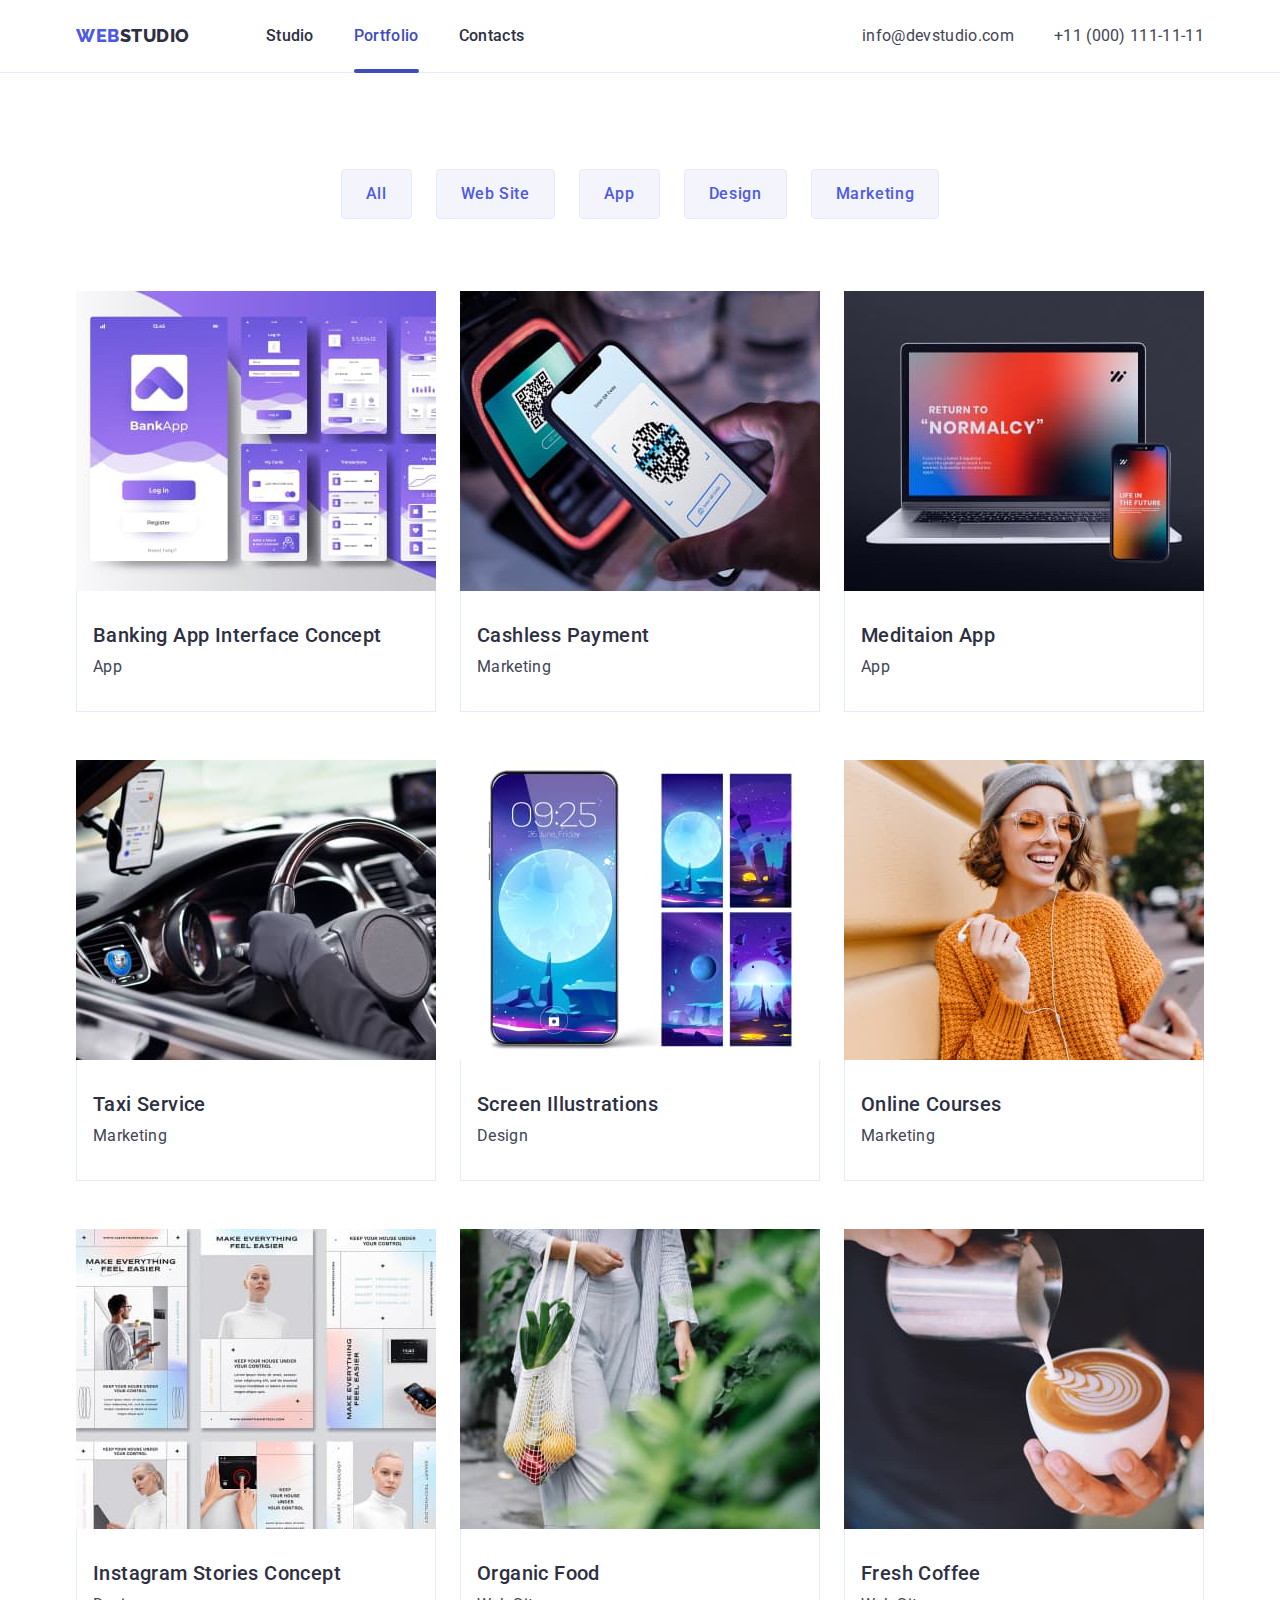
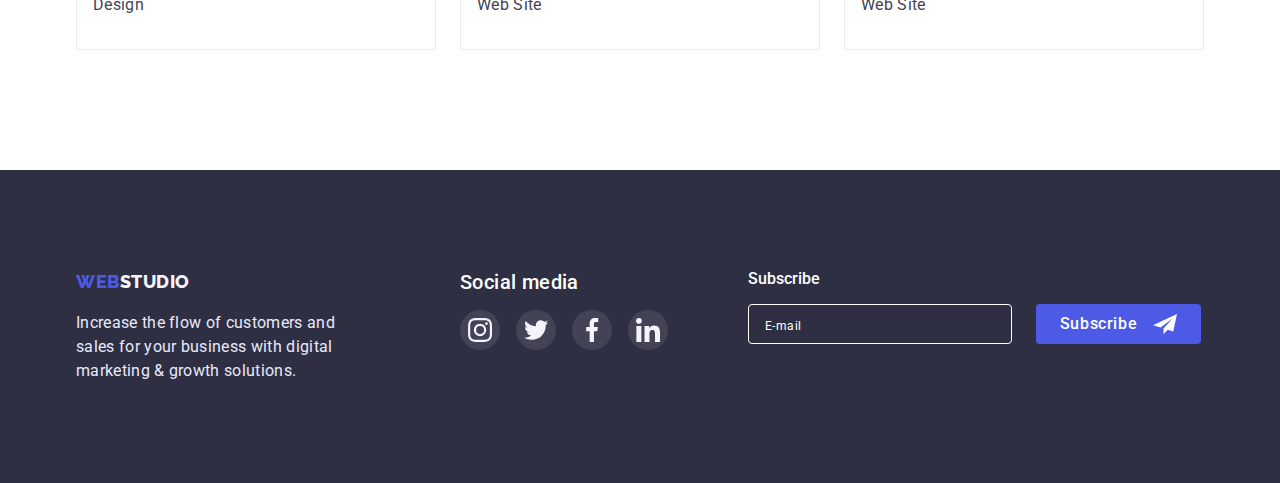
==== portfolio.html @ 419f37c6 "Initial commit" ====
<!DOCTYPE html>
<html lang="en">
<head>
    <meta charset="UTF-8">
    <meta http-equiv="X-UA-Compatible" content="IE=edge">
    <meta name="viewport" content="width=device-width, initial-scale=1.0">
    <title>Portfolio</title>
    <link rel="preconnect" href="https://fonts.googleapis.com">
    <link rel="preconnect" href="https://fonts.gstatic.com" crossorigin>
    <link href="https://fonts.googleapis.com/css2?family=Raleway:wght@800&family=Roboto:wght@400;500;700;900&display=swap" rel="stylesheet">
    <link rel="stylesheet" href="https://cdn.jsdelivr.net/npm/modern-normalize@1.1.0/modern-normalize.min.css">
    <link rel="stylesheet" href="./css/styles.css">
</head>
<body>
    <!-- HEADER -->
    <header class="header">
        <div class="container page-heder-cantainer">
            <nav class="page-nav">
                <a class="link logo" href="./index.html"><span class="accent">web</span>studio</a>
                <ul class="menu list">
                    <li class="menu-item">
                        <a class="menu-link link" href="./index.html">Studio</a>
                    </li>
                    <li class="menu-item">
                        <a class="menu-link menu-link-active link" href="./portfolio.html">Portfolio</a>
                    </li>
                    <li class="menu-item">
                        <a class="menu-link link" href="">Contacts</a>
                    </li>
                </ul>
            </nav>
            <address>
                <ul class="list contact">
                    <li><a class="contact link" href="mailto:info@devstudio.com">info@devstudio.com</a>
                    </li>
                    <li><a class="contact link" href="tel:+110001111111">+11 (000) 111-11-11</a>
                    </li>
                </ul>
            </address>
        </div>
    </header>
    <main>
        <!-- APPLY -->
        <section class="apply-section">
            <div class="container">
            <h1 class="hidden-title">apply</h1>
        <ul class="list navigation">
            <li><button class="btn-navigation" type="button">All</button></li>
            <li><button class="btn-navigation" type="button">Web Site</button></li>
            <li><button class="btn-navigation" type="button">App</button></li>
            <li><button class="btn-navigation" type="button">Design</button></li>
            <li><button class="btn-navigation" type="button">Marketing</button></li>
        </ul>
        <ul class="list apply">
            <li class="apply-item">
                <a class="apply-content" href="#">
                    <div class="apply-wraper">
                <img class="apply-img" src="./images/banking.jpg" width="360" alt="banking">
                <p class="overlay">14 Stylish and User-Friendly App Design Concepts · Task Manager App · Calorie Tracker App · Exotic Fruit Ecommerce App ·
                Cloud Storage App</p>
                    </div>
                <div class="cards">
                <h2 class="title">Banking App Interface Concept</h2>
                <p class="text-theme-light">App</p>
                </div>
                </a>
            </li>
            <li class="apply-item">
                <a class="apply-content" href="#">
                    <div class="apply-wraper">
                <img class="apply-img" src="./images/cashless.jpg" width="360" alt="cashless">
                <p class="overlay">14 Stylish and User-Friendly App Design Concepts · Task Manager App · Calorie Tracker App · Exotic Fruit Ecommerce App ·
                Cloud Storage App</p>
                    </div>
                <div class="cards">
                <h2 class="title">Cashless Payment</h2>
                <p class="text-theme-light">Marketing</p>
                </div>
                </a>
            </li>
            <li class="apply-item">
                <a class="apply-content" href="#">
                    <div class="apply-wraper">
                <img class="apply-img" src="./images/meditaion.jpg" width="360" alt="meditaion">
                <p class="overlay">14 Stylish and User-Friendly App Design Concepts · Task Manager App · Calorie Tracker App · Exotic Fruit Ecommerce App ·
                Cloud Storage App</p>
                    </div>
                <div class="cards">
                <h2 class="title">Meditaion App</h2>
                <p class="text-theme-light">App</p>
                </div>
                </a>
            </li>
            <li class="apply-item">
                <a class="apply-content" href="#">
                    <div class="apply-wraper">
                <img class="apply-img" src="./images/taxi.jpg" width="360" alt="taxi">
                <p class="overlay">14 Stylish and User-Friendly App Design Concepts · Task Manager App · Calorie Tracker App · Exotic Fruit Ecommerce App ·
                Cloud Storage App</p>
                    </div>
                <div class="cards">
                <h2 class="title">Taxi Service</h2>
                <p class="text-theme-light">Marketing</p>
                </div>
                </a>
            </li>
            <li class="apply-item">
                <a class="apply-content" href="#">
                    <div class="apply-wraper">
                <img class="apply-img" src="./images/screen.jpg" width="360" alt="screen">
                <p class="overlay">14 Stylish and User-Friendly App Design Concepts · Task Manager App · Calorie Tracker App · Exotic Fruit Ecommerce App ·
                Cloud Storage App</p>
                    </div>
                <div class="cards">
                <h2 class="title">Screen Illustrations</h2>
                <p class="text-theme-light">Design</p>
                </div>
                </a>
            </li>
            <li class="apply-item">
                <a class="apply-content" href="#">
                    <div class="apply-wraper">
                <img class="apply-img" src="./images/courses.jpg" width="360" alt="courses">
                <p class="overlay">14 Stylish and User-Friendly App Design Concepts · Task Manager App · Calorie Tracker App · Exotic Fruit Ecommerce App ·
                Cloud Storage App</p>
                    </div>
                <div class="cards">
                <h2 class="title">Online Courses</h2>
                <p class="text-theme-light">Marketing</p>
                </div>
                </a>
            </li>
            <li class="apply-item">
                <a class="apply-content" href="#">
                    <div class="apply-wraper">
                <img class="apply-img" src="./images/stories.jpg" width="360" alt="stories">
                <p class="overlay">14 Stylish and User-Friendly App Design Concepts · Task Manager App · Calorie Tracker App · Exotic Fruit Ecommerce App ·
                Cloud Storage App</p>
                    </div>
                <div class="cards">
                <h2 class="title">Instagram Stories Concept</h2>
                <p class="text-theme-light">Design</p>
                </div>
                </a>
            </li>
            <li class="apply-item">
                <a class="apply-content" href="#">
                    <div class="apply-wraper">
                <img class="apply-img" src="./images/food.jpg" width="360" alt="food">
                <p class="overlay">14 Stylish and User-Friendly App Design Concepts · Task Manager App · Calorie Tracker App · Exotic Fruit Ecommerce App ·
                Cloud Storage App</p>
                    </div>
                <div class="cards">
                <h2 class="title">Organic Food</h2>
                <p class="text-theme-light">Web Site</p>
                </div>
                </a>
            </li>
            <li class="apply-item" >
                <a class="apply-content" href="#">
                    <div class="apply-wraper">
                <img class="apply-img" src="./images/coffe.jpg" width="360" alt="coffe">
                <p class="overlay">14 Stylish and User-Friendly App Design Concepts · Task Manager App · Calorie Tracker App · Exotic Fruit Ecommerce App ·
                Cloud Storage App</p>
                    </div>
                <div class="cards">
                <h2 class="title">Fresh Coffee</h2>
                <p class="text-theme-light">Web Site</p>
                </div>
                </a>
            </li>
        </ul>
        </div>
        </section>
    </main>
    <!-- FOOTER -->
    <footer class="footer">
        <div class="container footer-container">
        <div class=" footer-descr">
        <a class="link logo-light" href="./index.html"><span class="accent">web</span>studio</a>
        <p class="text-theme-dark">Increase the flow of customers and sales for your business with digital marketing & growth solutions.</p>
      
        </div>
        <div class="social-footer">
            <h3 class="title-dark">Social media</h3>
            <ul class="social-list list">
                <li class="social-list-item-dark">
                    <a href="" class="social-link-dark">
                        <svg class="social-list-icon-dark" width="24" height="24">
                            <use href="./images/sprite.svg#icon-instagram"></use>
                        </svg>
                    </a>
                </li>
                <li class="social-list-item-dark">
                    <a href="" class="social-link-dark">
                        <svg class="social-list-icon-dark" width="24" height="24">
                            <use href="./images/sprite.svg#icon-twitter"></use>
                        </svg>
                    </a>
                </li>
                <li class="social-list-item-dark">
                    <a href="" class="social-link-dark">
                        <svg class="social-list-icon-dark" width="24" height="24">
                            <use href="./images/sprite.svg#icon-facebook"></use>
                        </svg>
                    </a>
                </li>
                <li class="social-list-item-dark">
                    <a href="" class="social-link-dark">
                        <svg class="social-list-icon-dark" width="24" height="24">
                            <use href="./images/sprite.svg#icon-linkedin"></use>
                        </svg>
                    </a>
                </li>
            </ul>
        </div>
        <div class="footer-subscribe">
            <p class="footer-subscribe-title">Subscribe</p> 
            <form class="footer-subscribe-form ">                               
                <input 
                    type="email" 
                    class="footer-subscribe-form-input"                 
                    name="user_email"
                    placeholder="E-mail"
                    required
                    />
                <button type="submit" class="Subscribe-btn">Subscribe 
                    <svg class="Subscribe-btn-icon" width="24" height="24">
                    <use href="./images/sprite.svg#icon-plane"></use>
                    </svg>
                </button>
            </form>
        </div> 
        </div>        
    </footer>
</body>
</html>
---- css/styles.css ----
:root {
  --main-color-dark: #2e2f42;
  --Primary-Brand-color: #4d5ae5;
  --Pressed-state-color: #404bbf;
  --Text-color: #434455;
  --white-color: #ffffff;
  --Subtle-backgrounds: #e7e9fc;
  --Light-color: #f4f4fd;
  --Light-slate: #8e8f99;
  --transition-duration: 250ms cubic-bezier(0.4, 0, 0.2, 1);
}

h1,
h2,
h3,
p {
  margin-top: 0;
  margin-bottom: 0;
}
textarea {
  resize: none;
} 

a {
  text-decoration: none;
}
.hidden-title {
  position: absolute;
  width: 1px;
  height: 1px;
  margin: -1px;
  border: 0;
  padding: 0;
  white-space: nowrap;
  clip-path: inset(100%);
  clip: rect(0 0 0 0);
  overflow: hidden;
}
ul,
ol {
  margin-top: 0;
  margin-bottom: 0;
  padding-left: 0;
}
button {
  cursor: pointer;
}
.container {
  max-width: 1158px;
  margin: 0 auto;
  padding: 0 15px;
}
.list {
  list-style: none;
}
.link {
  text-decoration: none;
}
body {
  font-family: 'Roboto', sans-serif;
  font-size: 16px;
  color: var(--main-color-dark);
}
/* =======================COMPONENTS=======================*/
.btn {
  display: flex;
  margin-left: auto;
  margin-right: auto;
  padding: 16px 32px;
  border-radius: 4px;
  border: none;
  font-family: 'Roboto', sans-serif;
  font-size: 16px;
  font-weight: 500;
  line-height: 1.5;
  letter-spacing: 0.04em;
  background-color: var(--Primary-Brand-color);
  transition: color var(--transition-duration),
    background-color var(--transition-duration);
  color: var(--white-color);
  cursor: pointer;
}
.btn:hover,
.btn:focus {
  background-color: var(--Pressed-state-color);
  color: var(--white-color);
}

.caption {
  margin-bottom: 72px;
  font-weight: 700;
  font-size: 36px;
  line-height: 1.1;
  text-align: center;
  letter-spacing: 0.02em;
  text-transform: capitalize;
}
.title {
  margin-bottom: 8px;
  font-weight: 500;
  font-size: 20px;
  line-height: 1.2;
  letter-spacing: 0.02em;
}
.text-theme-light {
  line-height: 1.5;
  letter-spacing: 0.02em;
  color: var(--Text-color);
}
.text-theme-dark {
  margin-top: 17px;
  width: 264px;
  line-height: 1.5;
  letter-spacing: 0.02em;
  color: var(--Subtle-backgrounds);
}

/* =======================/COMPONENTS=======================*/
/* =======================HEADER=======================*/
.header {
  padding-top: 24px;
  padding-bottom: 24px;
  border-bottom: 1px solid var(--Subtle-backgrounds);
}
.page-nav {
  display: flex;
  justify-content: baseline;
  align-items: center;
}
.menu {
  display: flex;
  align-items: center;
}
.page-heder-cantainer {
  display: flex;
  align-items: center;
  justify-content: space-between;
}
.logo {
  margin-right: 76px;
  font-family: 'Raleway', sans-serif;
  font-weight: 800;
  font-size: 18px;
  line-height: 1.17;
  letter-spacing: 0.03em;
  text-transform: uppercase;
  color: var(--main-color-dark);
}
.accent {
  font-family: 'Raleway', sans-serif;
  font-weight: 800;
  font-size: 18px;
  line-height: 1.33;
  letter-spacing: 0.03em;
  text-transform: uppercase;
  color: var(--Primary-Brand-color);
}
.menu-link {
  position: relative;
  font-weight: 500;
  line-height: 1.5;
  letter-spacing: 0.02em;
  color: var(--main-color-dark);
  transition: color var(--transition-duration);
}
.menu-link-active {
  color: var(--Pressed-state-color);
}
.menu-link:hover,
.menu-link:focus {
  color: var(--Pressed-state-color);
}
.menu-link-active::after {
  content: '';
  left: 0;
  bottom: -28px;
  border-radius: 2px;
  display: block;
  width: 100%;
  height: 4px;
  background-color: var(--Pressed-state-color);
  position: absolute;
}

.menu-item:not(:last-child) {
  margin-right: 40px;
}
.contact {
  display: flex;
  margin-left: 40px;
  font-style: normal;
  line-height: 1.5;
  letter-spacing: 0.02em;
  color: var(--Text-color);
  transition: color var(--transition-duration);
}
.contact:active,
.contact:hover,
.contact:focus {
  color: var(--Pressed-state-color);
}
/* =======================/HEADER=======================*/
/* =======================HERO=======================*/
.svg {
  padding: 24px 100px;
  background: var(--Light-color);
  border-radius: 4px;
  width: 264px;
  height: 112px;
}
.hero {
  max-width: 1440px;
  margin-left: auto;
  margin-right: auto;
  background-image: linear-gradient(
      rgba(46, 47, 66, 0.7),
      rgba(46, 47, 66, 0.7)
    ),
    url(../images/people-office.jpg);
  background-position: center;
  background-repeat: no-repeat;
  padding-top: 188px;
  padding-bottom: 188px;
  background-color: var(--main-color-dark);
}
.title-hero {
  margin-right: auto;
  margin-left: auto;
  margin-bottom: 48px;
  width: 496px;
  font-style: normal;
  font-weight: 700;
  font-size: 56px;
  line-height: 1.07;
  text-align: center;
  letter-spacing: 0.02em;
  color: var(--white-color);
}
/* =======================/HERO=======================*/
/* =======================FEATURE======================= */
.section {
  padding-top: 120px;
  padding-bottom: 120px;
}
.feature {
  display: flex;
  gap: 24px;
} /* =======================/FEATURE======================= */

.doing {
  padding-bottom: 120px;
}
.img-list {
  display: flex;
  gap: 24px;
}

.social-list {
  display: flex;
  justify-content: center;
  gap: 16px;
}
.social-list-link {
  margin-top: 8px;
  display: flex;
  justify-content: center;
  align-items: center;
  width: 40px;
  height: 40px;
  border-radius: 50%;
  background-color: var(--Primary-Brand-color);
  transition: background-color var(--transition-duration);
}
.social-list-link:hover {
  background-color: var(--Pressed-state-color);
}
.social-list-icon {
  fill: var(--white-color);
}

.team {
  background-color: var(--Light-color);
  padding-top: 120px;
  padding-bottom: 120px;
}
.team-title {
  margin-top: 32px;
  margin-bottom: 32px;
}
.team-avatar {
  text-align: center;
  align-items: center;
  justify-content: center;
  display: flex;
  gap: 24px;
}
.avatar {
  background-color: #fff;
  border-radius: 0px 0px 4px 4px;
  box-shadow: 0px 1px 6px rgba(46, 47, 66, 0.08),
    0px 1px 1px rgba(46, 47, 66, 0.16), 0px 2px 1px rgba(46, 47, 66, 0.08);
}
.avatar-img {
  border: none;
}

.customers-section {
  padding-top: 120px;
  padding-bottom: 120px;
}

.customers {
  display: flex;
  gap: 24px;
}

.customers-icon {
  fill: rgba(175, 177, 184, 1);
  transition: fill var(--transition-duration);
}
.customers-link:hover .customers-icon {
  fill: var(--Pressed-state-color);
}
.customers-link {
  width: 168px;
  height: 88px;
  border: 1px solid rgba(142, 143, 153, 1);
  transition: border var(--transition-duration);
  border-radius: 4px;
  display: flex;
  justify-content: center;
  align-items: center;
}
.customers-link:hover,
.customers-link:focus {
  border: 1px solid var(--Pressed-state-color);
}
/* =========================FOOTER=============== */
.footer-container {
  display: flex;
}
.title-dark {
  font-weight: 500;
  font-size: 20px;
  line-height: 1.2;
  letter-spacing: 0.02em;
  color: var(--white-color);
}
.social-footer {
  margin-left: 120px;
}

.social-link-dark {
  display: flex;
  justify-content: center;
  align-items: center;
  width: 40px;
  height: 40px;
  border-radius: 50%;
  background-color: rgba(244, 244, 253, 0.1);
  transition: background-color var(--transition-duration);
}
.social-list-icon-dark {
  fill: var(--Light-color);
}
.social-link-dark:hover {
  background-color: rgba(49, 208, 170, 1);
}
.social-list-item-dark {
  padding-top: 16px;
}
.footer {
  left: 0px;
  background: var(--main-color-dark);
  gap: 24px;
  padding-top: 100px;
  padding-bottom: 100px;
}
.logo-light {
  margin-right: 76px;
  font-family: 'Raleway', sans-serif;
  font-weight: 800;
  font-size: 18px;
  line-height: 1.17;
  letter-spacing: 0.03em;
  text-transform: uppercase;
  color: var(--Light-color);
}
.footer-subscribe {
  margin-left: 80px;
}
.footer-subscribe-form {
  display: flex;
}
.footer-subscribe-title {
  font-weight: 500;
  margin-bottom: 16px;
  color: var(--white-color);
}
.footer-subscribe-form-input {
  width: 264px;
  height: 40px;
  border: 1px solid var(--white-color);
  border-radius: 4px;
  padding-left: 16px;
  background-color: var(--main-color-dark);
  transition: border-color var(--transition-duration);
  color: var(--white-color);
  outline: none;
}
.footer-subscribe-form-input::placeholder {
  display: flex;
  align-items: center;
  font-weight: 400;
  font-size: 12px;
  line-height: calc(14 / 12);
  letter-spacing: 0.04em;
  color: var(--white-color);
}

.Subscribe-btn {
  display: flex;
  min-width: 165px;
  height: 40px;
  margin-left: 24px;
  flex-direction: row;
  justify-content: center;
  align-items: center;
  padding: 8px 24x;
  border-radius: 4px;
  border: none;
  font-size: 16px;
  font-weight: 500;
  line-height: 1.5;
  letter-spacing: 0.04em;
  background-color: var(--Primary-Brand-color);
  transition: background-color var(--transition-duration);
  color: var(--white-color);
  cursor: pointer;
}
.Subscribe-btn:hover,
.Subscribe-btn:focus {
  background-color: var(--Pressed-state-color);
}
.Subscribe-btn-icon {
  margin-left: 16px;
}

/* =======================APPLY======================= */
.apply-content:hover {
  box-shadow: 0px 1px 6px rgba(46, 47, 66, 0.08),
    0px 1px 1px rgba(46, 47, 66, 0.16), 0px 2px 1px rgba(46, 47, 66, 0.08);
}
.apply-section {
  padding-top: 96px;
  padding-bottom: 120px;
}
.navigation {
  display: flex;
  gap: 24px;
  margin-bottom: 72px;
  justify-content: center;
}
.btn-navigation {
  padding: 12px 24px;
  font-family: 'Roboto', sans-serif;
  font-size: 16px;
  font-weight: 500;
  line-height: 1.5;
  letter-spacing: 0.04em;
  border: 1px solid var(--Subtle-backgrounds);
  transition: color var(--transition-duration),
    background-color var(--transition-duration),
    border var(--transition-duration), box-shadow var(--transition-duration);
  border-radius: 4px;
  color: var(--Primary-Brand-color);
  background-color: var(--Light-color);
  cursor: pointer;
}

.btn-navigation:hover,
.btn-navigation:focus {
  border: 0;
  background-color: var(--Pressed-state-color);
  color: var(--white-color);
  box-shadow: 0px 3px 1px rgba(0, 0, 0, 0.1), 0px 2px 1px rgba(0, 0, 0, 0.08),
    0px 2px 2px rgba(0, 0, 0, 0.12);
}
.apply-img {
  display: block;
}
.apply {
  display: flex;
  gap: 48px 24px;
  flex-wrap: wrap;
}
.apply-wraper {
  position: relative;
  overflow: hidden;
}
.overlay {
  left: 0;
  top: 0;
  position: absolute;
  width: 100%;
  height: 100%;
  overflow: auto;
  transform: translate(0, 100%);
  transition: transform var(--transition-duration);

  background-color: var(--Primary-Brand-color);
  color: var(--Light-color);
  font-weight: 400;
  font-size: 16px;
  line-height: calc(24 / 16);
  letter-spacing: 0.02em;
  padding: 40px 32px 164px 32px;
}
.apply-content {
  display: block;
  color: var(--main-color-dark);
}
.apply-content:hover .overlay,
.apply-content:focus .overlay {
  transform: translate(0, 0);
}
.cards {
  padding-left: 16px;
  padding-top: 32px;
  padding-bottom: 32px;
  border-bottom: 1px solid var(--Subtle-backgrounds);
  border-left: 1px solid var(--Subtle-backgrounds);
  border-right: 1px solid var(--Subtle-backgrounds);
}
/* =======================/APPLY======================= */
/* =======================MODAL-WINDOW======================= */
.backdrop {
  position: fixed;
  top: 0;
  left: 0;
  z-index: 100;
  width: 100%;
  height: 100%;
  background-color: rgba(46, 47, 66, 0.4);
  transition: opacity var(--transition-duration),
    visibility var(--transition-duration);
}
.backdrop.is-hidden {
  opacity: 0;
  visibility: hidden;
  pointer-events: none;
}
.modal {
  position: absolute;
  top: 50%;
  left: 50%;
  transform: translate(-50%, -50%);
  width: 408px;
  height: 576px;
  background-color: #fcfcfc;
  box-shadow: 0px 1px 1px rgba(0, 0, 0, 0.14), 0px 1px 3px rgba(0, 0, 0, 0.12),
    0px 2px 1px rgba(0, 0, 0, 0.2);
  border-radius: 4px;
  padding: 72px 24px 24px 24px;
}
.modal-close-button {
  position: absolute;
  top: 24px;
  right: 24px;
  display: flex;
  justify-content: center;
  align-items: center;
  background-color: #e7e9fc;
  border: 1px solid rgba(0, 0, 0, 0.1);
  transition: border var(--transition-duration),
    background-color var(--transition-duration);
  border-radius: 50%;
  padding: 0;
  cursor: pointer;
  width: 24px;
  height: 24px;
}
.modal-btm-close-icon {
  transition: fill var(--transition-duration);
}
.modal-close-button:hover,
.modal-close-button:focus {
  border: none;
  background-color: var(--Pressed-state-color);
}
.modal-close-button:hover .modal-btm-close-icon,
.modal-close-button:focus .modal-btm-close-icon {
  fill: var(--white-color);
}
/* =======================MODAL-FORM======================= */
.modal-form {
  display: flex;
  flex-direction: column;
}
.modal-form-input {
  width: 100%;
  height: 40px;
  border: 1px solid rgba(46, 47, 66, 0.2);
  border-radius: 4px;
  padding-left: 38px;
  transition: border var(--transition-duration);
}
.modal-form-input:focus {
  outline: none;
  border: 1px solid var(--Primary-Brand-color);
}
.modal-form-input:focus + .modal-form-icon {
  fill: var(--Primary-Brand-color);
}
.modal-form-input-descr {
  display: block;
  font-weight: 400;
  font-size: 12px;
  line-height: calc(14 / 12);
  margin-bottom: 4px;
  letter-spacing: 0.01em;
  color: var(--Light-slate);
}
.modal-form-field {
  margin-bottom: 8px;
}
.modal-form-input-wraper {
  display: block;
  position: relative;
}
.modal-form-icon {
  position: absolute;
  top: 50%;
  left: 16px;
  transform: translate(0, -50%);
  transition: fill var(--transition-duration);
}
.modal-form-message {
  width: 100%;
  height: 120px;
  padding: 8px 16px;  
  border: 1px solid rgba(46, 47, 66, 0.2);
  border-radius: 4px;
  font-weight: 400;
  font-size: 12px;
  line-height: calc(14 / 12);
  letter-spacing: 0.04em;
  color: var(--main-color-dark);
  transition: border-color var(--transition-duration);
}
.modal-form-message:focus {
  outline: none;
  border-color: var(--Primary-Brand-color);
}
.modal-form-message::placeholder {
  font-weight: 400;
  font-size: 12px;
  line-height: calc(14 / 12);
  letter-spacing: 0.04em;
  color: rgba(46, 47, 66, 0.4);
}
.title-modal {
  margin-bottom: 16px;
  font-weight: 500;
  font-size: 16px;
  line-height: calc(24 / 16);
  text-align: center;
  letter-spacing: 0.02em;
  color: var(--main-color-dark);
}
.modal-form-check-descr {
  display: flex;
  align-items: center;
  margin-bottom: 24px;
  font-weight: 400;
  font-size: 12px;
  line-height: calc(14 / 12);
  letter-spacing: 0.04em;
  color: var(--Light-slate);
}
.modal-form-check-descr::before {
  display: block;
  margin-right: 8px;
  width: 16px;
  height: 16px;
  border: 1px solid var(--main-color-dark);
  border-radius: 2px;
  content: '';
  cursor: pointer;
}
.modal-form-check:checked + .modal-form-check-descr::before {
  background-image: url(../images/click.svg);
  border: none;
}
.modal-form-check:focus + .modal-form-check-descr::before {
  outline: 1px solid var(--Primary-Brand-color);
}
.modal-form-submit {
  display: flex;
  min-width: 169px;
  justify-content: center;
  margin-left: auto;
  margin-right: auto;
  padding: 16px 32px;
  border-radius: 4px;
  border: none;
  font-family: 'Roboto', sans-serif;
  font-size: 16px;
  font-weight: 500;
  line-height: 1.5;
  letter-spacing: 0.04em;
  background-color: var(--Primary-Brand-color);
  transition: color var(--transition-duration),
    background-color var(--transition-duration);
  color: var(--white-color);
  cursor: pointer;
  box-shadow: 0px 4px 4px rgba(0, 0, 0, 0.15);
}
.modal-form-submit:hover,
.modal-form-submit:focus {
  background-color: var(--Pressed-state-color);
}
/* =======================/MODAL-WINDOW======================= */
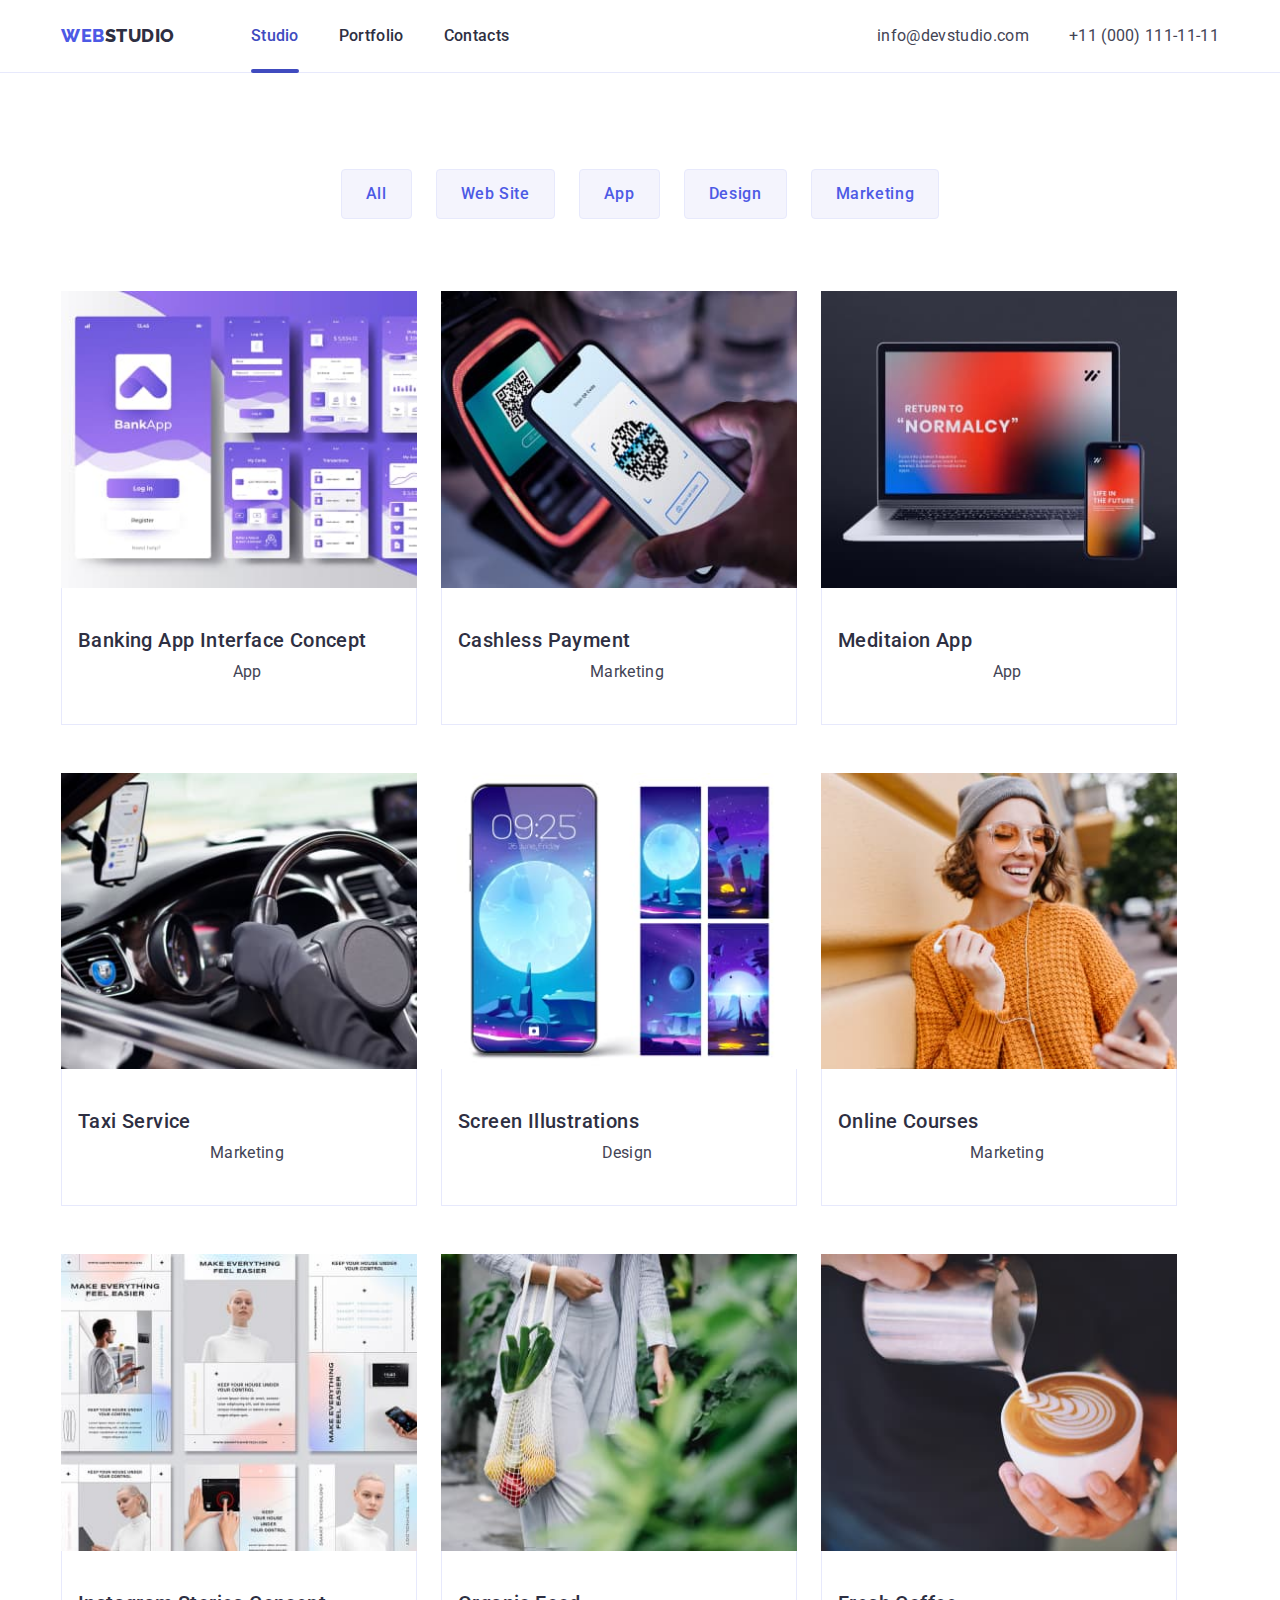
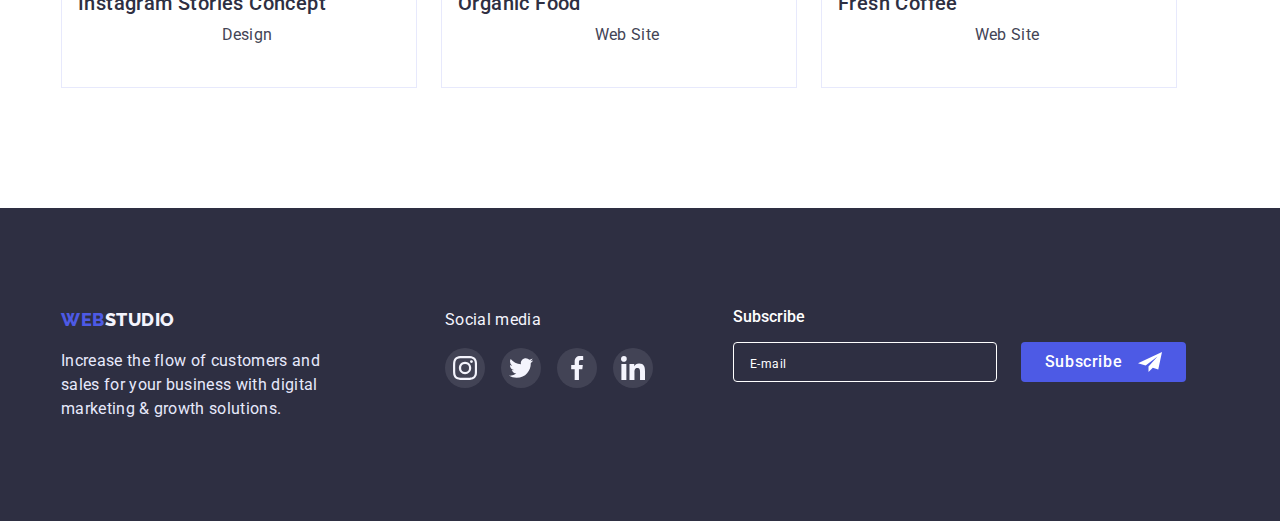
==== commit db2ac27b: "update portfolio" ====
--- a/portfolio.html
+++ b/portfolio.html
@@ -1,237 +1,401 @@
 <!DOCTYPE html>
 <html lang="en">
-<head>
-    <meta charset="UTF-8">
-    <meta http-equiv="X-UA-Compatible" content="IE=edge">
-    <meta name="viewport" content="width=device-width, initial-scale=1.0">
+  <head>
+    <meta charset="UTF-8" />
+    <meta http-equiv="X-UA-Compatible" content="IE=edge" />
+    <meta name="viewport" content="width=device-width, initial-scale=1.0" />
     <title>Portfolio</title>
-    <link rel="preconnect" href="https://fonts.googleapis.com">
-    <link rel="preconnect" href="https://fonts.gstatic.com" crossorigin>
-    <link href="https://fonts.googleapis.com/css2?family=Raleway:wght@800&family=Roboto:wght@400;500;700;900&display=swap" rel="stylesheet">
-    <link rel="stylesheet" href="https://cdn.jsdelivr.net/npm/modern-normalize@1.1.0/modern-normalize.min.css">
-    <link rel="stylesheet" href="./css/styles.css">
-</head>
-<body>
+    <link rel="preconnect" href="https://fonts.googleapis.com" />
+    <link rel="preconnect" href="https://fonts.gstatic.com" crossorigin />
+    <link
+      href="https://fonts.googleapis.com/css2?family=Raleway:wght@800&family=Roboto:wght@400;500;700;900&display=swap"
+      rel="stylesheet"
+    />
+    <link
+      rel="stylesheet"
+      href="https://cdn.jsdelivr.net/npm/modern-normalize@1.1.0/modern-normalize.min.css"
+    />
+    <link rel="stylesheet" href="./css/styles.css" />
+  </head>
+  <body>
     <!-- HEADER -->
     <header class="header">
-        <div class="container page-heder-cantainer">
-            <nav class="page-nav">
-                <a class="link logo" href="./index.html"><span class="accent">web</span>studio</a>
-                <ul class="menu list">
-                    <li class="menu-item">
-                        <a class="menu-link link" href="./index.html">Studio</a>
-                    </li>
-                    <li class="menu-item">
-                        <a class="menu-link menu-link-active link" href="./portfolio.html">Portfolio</a>
-                    </li>
-                    <li class="menu-item">
-                        <a class="menu-link link" href="">Contacts</a>
-                    </li>
-                </ul>
-            </nav>
-            <address>
-                <ul class="list contact">
-                    <li><a class="contact link" href="mailto:info@devstudio.com">info@devstudio.com</a>
-                    </li>
-                    <li><a class="contact link" href="tel:+110001111111">+11 (000) 111-11-11</a>
-                    </li>
-                </ul>
-            </address>
-        </div>
+      <div class="container page-heder-cantainer">
+        <nav class="page-nav">
+          <a class="link logo" href="./index.html"
+            ><span class="accent">web</span>studio</a
+          >
+          <ul class="menu list">
+            <li class="menu-item">
+              <a class="menu-link menu-link-active link" href="">Studio</a>
+            </li>
+            <li class="menu-item">
+              <a class="menu-link link" href="./portfolio.html">Portfolio</a>
+            </li>
+            <li class="menu-item">
+              <a class="menu-link link" href="">Contacts</a>
+            </li>
+          </ul>
+        </nav>
+        <button class="burger-menu-btn js-open-menu" type="button">
+          <svg class="burger-menu-btn-icon" width="40" height="40">
+            <use href="./images/sprite.svg#icon-menu-hamburger"></use>
+          </svg>
+        </button>
+        <address>
+          <ul class="list contact">
+            <li>
+              <a class="contact link" href="mailto:info@devstudio.com"
+                >info@devstudio.com</a
+              >
+            </li>
+            <li>
+              <a class="contact link" href="tel:+110001111111"
+                >+11 (000) 111-11-11</a
+              >
+            </li>
+          </ul>
+        </address>
+      </div>
     </header>
     <main>
-        <!-- APPLY -->
-        <section class="apply-section">
-            <div class="container">
-            <h1 class="hidden-title">apply</h1>
-        <ul class="list navigation">
+      <!-- APPLY -->
+      <section class="apply-section">
+        <div class="container">
+          <h1 class="hidden-title">apply</h1>
+          <ul class="list navigation">
             <li><button class="btn-navigation" type="button">All</button></li>
-            <li><button class="btn-navigation" type="button">Web Site</button></li>
+            <li>
+              <button class="btn-navigation" type="button">Web Site</button>
+            </li>
             <li><button class="btn-navigation" type="button">App</button></li>
-            <li><button class="btn-navigation" type="button">Design</button></li>
-            <li><button class="btn-navigation" type="button">Marketing</button></li>
-        </ul>
-        <ul class="list apply">
-            <li class="apply-item">
-                <a class="apply-content" href="#">
-                    <div class="apply-wraper">
-                <img class="apply-img" src="./images/banking.jpg" width="360" alt="banking">
-                <p class="overlay">14 Stylish and User-Friendly App Design Concepts · Task Manager App · Calorie Tracker App · Exotic Fruit Ecommerce App ·
-                Cloud Storage App</p>
-                    </div>
-                <div class="cards">
-                <h2 class="title">Banking App Interface Concept</h2>
-                <p class="text-theme-light">App</p>
-                </div>
-                </a>
-            </li>
-            <li class="apply-item">
-                <a class="apply-content" href="#">
-                    <div class="apply-wraper">
-                <img class="apply-img" src="./images/cashless.jpg" width="360" alt="cashless">
-                <p class="overlay">14 Stylish and User-Friendly App Design Concepts · Task Manager App · Calorie Tracker App · Exotic Fruit Ecommerce App ·
-                Cloud Storage App</p>
-                    </div>
-                <div class="cards">
-                <h2 class="title">Cashless Payment</h2>
-                <p class="text-theme-light">Marketing</p>
-                </div>
-                </a>
-            </li>
-            <li class="apply-item">
-                <a class="apply-content" href="#">
-                    <div class="apply-wraper">
-                <img class="apply-img" src="./images/meditaion.jpg" width="360" alt="meditaion">
-                <p class="overlay">14 Stylish and User-Friendly App Design Concepts · Task Manager App · Calorie Tracker App · Exotic Fruit Ecommerce App ·
-                Cloud Storage App</p>
-                    </div>
-                <div class="cards">
-                <h2 class="title">Meditaion App</h2>
-                <p class="text-theme-light">App</p>
-                </div>
-                </a>
-            </li>
-            <li class="apply-item">
-                <a class="apply-content" href="#">
-                    <div class="apply-wraper">
-                <img class="apply-img" src="./images/taxi.jpg" width="360" alt="taxi">
-                <p class="overlay">14 Stylish and User-Friendly App Design Concepts · Task Manager App · Calorie Tracker App · Exotic Fruit Ecommerce App ·
-                Cloud Storage App</p>
-                    </div>
-                <div class="cards">
-                <h2 class="title">Taxi Service</h2>
-                <p class="text-theme-light">Marketing</p>
-                </div>
-                </a>
-            </li>
-            <li class="apply-item">
-                <a class="apply-content" href="#">
-                    <div class="apply-wraper">
-                <img class="apply-img" src="./images/screen.jpg" width="360" alt="screen">
-                <p class="overlay">14 Stylish and User-Friendly App Design Concepts · Task Manager App · Calorie Tracker App · Exotic Fruit Ecommerce App ·
-                Cloud Storage App</p>
-                    </div>
-                <div class="cards">
-                <h2 class="title">Screen Illustrations</h2>
-                <p class="text-theme-light">Design</p>
-                </div>
-                </a>
-            </li>
-            <li class="apply-item">
-                <a class="apply-content" href="#">
-                    <div class="apply-wraper">
-                <img class="apply-img" src="./images/courses.jpg" width="360" alt="courses">
-                <p class="overlay">14 Stylish and User-Friendly App Design Concepts · Task Manager App · Calorie Tracker App · Exotic Fruit Ecommerce App ·
-                Cloud Storage App</p>
-                    </div>
-                <div class="cards">
-                <h2 class="title">Online Courses</h2>
-                <p class="text-theme-light">Marketing</p>
-                </div>
-                </a>
-            </li>
-            <li class="apply-item">
-                <a class="apply-content" href="#">
-                    <div class="apply-wraper">
-                <img class="apply-img" src="./images/stories.jpg" width="360" alt="stories">
-                <p class="overlay">14 Stylish and User-Friendly App Design Concepts · Task Manager App · Calorie Tracker App · Exotic Fruit Ecommerce App ·
-                Cloud Storage App</p>
-                    </div>
-                <div class="cards">
-                <h2 class="title">Instagram Stories Concept</h2>
-                <p class="text-theme-light">Design</p>
-                </div>
-                </a>
-            </li>
-            <li class="apply-item">
-                <a class="apply-content" href="#">
-                    <div class="apply-wraper">
-                <img class="apply-img" src="./images/food.jpg" width="360" alt="food">
-                <p class="overlay">14 Stylish and User-Friendly App Design Concepts · Task Manager App · Calorie Tracker App · Exotic Fruit Ecommerce App ·
-                Cloud Storage App</p>
-                    </div>
-                <div class="cards">
-                <h2 class="title">Organic Food</h2>
-                <p class="text-theme-light">Web Site</p>
-                </div>
-                </a>
-            </li>
-            <li class="apply-item" >
-                <a class="apply-content" href="#">
-                    <div class="apply-wraper">
-                <img class="apply-img" src="./images/coffe.jpg" width="360" alt="coffe">
-                <p class="overlay">14 Stylish and User-Friendly App Design Concepts · Task Manager App · Calorie Tracker App · Exotic Fruit Ecommerce App ·
-                Cloud Storage App</p>
-                    </div>
-                <div class="cards">
-                <h2 class="title">Fresh Coffee</h2>
-                <p class="text-theme-light">Web Site</p>
-                </div>
-                </a>
-            </li>
-        </ul>
+            <li>
+              <button class="btn-navigation" type="button">Design</button>
+            </li>
+            <li>
+              <button class="btn-navigation" type="button">Marketing</button>
+            </li>
+          </ul>
+          <ul class="list apply">
+            <li class="apply-item">
+              <a class="apply-content" href="#">
+                <div class="apply-wraper">
+                  <img
+                    class="apply-img"
+                    src="./images/banking.jpg"
+                    alt="banking"
+                  />
+                  <p class="overlay">
+                    14 Stylish and User-Friendly App Design Concepts · Task
+                    Manager App · Calorie Tracker App · Exotic Fruit Ecommerce
+                    App · Cloud Storage App
+                  </p>
+                </div>
+                <div class="cards">
+                  <h2 class="title">Banking App Interface Concept</h2>
+                  <p class="text-theme-light">App</p>
+                </div>
+              </a>
+            </li>
+            <li class="apply-item">
+              <a class="apply-content" href="#">
+                <div class="apply-wraper">
+                  <img
+                    class="apply-img"
+                    src="./images/cashless.jpg"
+                    width="360"
+                    alt="cashless"
+                  />
+                  <p class="overlay">
+                    14 Stylish and User-Friendly App Design Concepts · Task
+                    Manager App · Calorie Tracker App · Exotic Fruit Ecommerce
+                    App · Cloud Storage App
+                  </p>
+                </div>
+                <div class="cards">
+                  <h2 class="title">Cashless Payment</h2>
+                  <p class="text-theme-light">Marketing</p>
+                </div>
+              </a>
+            </li>
+            <li class="apply-item">
+              <a class="apply-content" href="#">
+                <div class="apply-wraper">
+                  <img
+                    class="apply-img"
+                    src="./images/meditaion.jpg"
+                    width="360"
+                    alt="meditaion"
+                  />
+                  <p class="overlay">
+                    14 Stylish and User-Friendly App Design Concepts · Task
+                    Manager App · Calorie Tracker App · Exotic Fruit Ecommerce
+                    App · Cloud Storage App
+                  </p>
+                </div>
+                <div class="cards">
+                  <h2 class="title">Meditaion App</h2>
+                  <p class="text-theme-light">App</p>
+                </div>
+              </a>
+            </li>
+            <li class="apply-item">
+              <a class="apply-content" href="#">
+                <div class="apply-wraper">
+                  <img
+                    class="apply-img"
+                    src="./images/taxi.jpg"
+                    width="360"
+                    alt="taxi"
+                  />
+                  <p class="overlay">
+                    14 Stylish and User-Friendly App Design Concepts · Task
+                    Manager App · Calorie Tracker App · Exotic Fruit Ecommerce
+                    App · Cloud Storage App
+                  </p>
+                </div>
+                <div class="cards">
+                  <h2 class="title">Taxi Service</h2>
+                  <p class="text-theme-light">Marketing</p>
+                </div>
+              </a>
+            </li>
+            <li class="apply-item">
+              <a class="apply-content" href="#">
+                <div class="apply-wraper">
+                  <img
+                    class="apply-img"
+                    src="./images/screen.jpg"
+                    width="360"
+                    alt="screen"
+                  />
+                  <p class="overlay">
+                    14 Stylish and User-Friendly App Design Concepts · Task
+                    Manager App · Calorie Tracker App · Exotic Fruit Ecommerce
+                    App · Cloud Storage App
+                  </p>
+                </div>
+                <div class="cards">
+                  <h2 class="title">Screen Illustrations</h2>
+                  <p class="text-theme-light">Design</p>
+                </div>
+              </a>
+            </li>
+            <li class="apply-item">
+              <a class="apply-content" href="#">
+                <div class="apply-wraper">
+                  <img
+                    class="apply-img"
+                    src="./images/courses.jpg"
+                    width="360"
+                    alt="courses"
+                  />
+                  <p class="overlay">
+                    14 Stylish and User-Friendly App Design Concepts · Task
+                    Manager App · Calorie Tracker App · Exotic Fruit Ecommerce
+                    App · Cloud Storage App
+                  </p>
+                </div>
+                <div class="cards">
+                  <h2 class="title">Online Courses</h2>
+                  <p class="text-theme-light">Marketing</p>
+                </div>
+              </a>
+            </li>
+            <li class="apply-item">
+              <a class="apply-content" href="#">
+                <div class="apply-wraper">
+                  <img
+                    class="apply-img"
+                    src="./images/stories.jpg"
+                    width="360"
+                    alt="stories"
+                  />
+                  <p class="overlay">
+                    14 Stylish and User-Friendly App Design Concepts · Task
+                    Manager App · Calorie Tracker App · Exotic Fruit Ecommerce
+                    App · Cloud Storage App
+                  </p>
+                </div>
+                <div class="cards">
+                  <h2 class="title">Instagram Stories Concept</h2>
+                  <p class="text-theme-light">Design</p>
+                </div>
+              </a>
+            </li>
+            <li class="apply-item">
+              <a class="apply-content" href="#">
+                <div class="apply-wraper">
+                  <img
+                    class="apply-img"
+                    src="./images/food.jpg"
+                    width="360"
+                    alt="food"
+                  />
+                  <p class="overlay">
+                    14 Stylish and User-Friendly App Design Concepts · Task
+                    Manager App · Calorie Tracker App · Exotic Fruit Ecommerce
+                    App · Cloud Storage App
+                  </p>
+                </div>
+                <div class="cards">
+                  <h2 class="title">Organic Food</h2>
+                  <p class="text-theme-light">Web Site</p>
+                </div>
+              </a>
+            </li>
+            <li class="apply-item">
+              <a class="apply-content" href="#">
+                <div class="apply-wraper">
+                  <img
+                    class="apply-img"
+                    src="./images/coffe.jpg"
+                    width="360"
+                    alt="coffe"
+                  />
+                  <p class="overlay">
+                    14 Stylish and User-Friendly App Design Concepts · Task
+                    Manager App · Calorie Tracker App · Exotic Fruit Ecommerce
+                    App · Cloud Storage App
+                  </p>
+                </div>
+                <div class="cards">
+                  <h2 class="title">Fresh Coffee</h2>
+                  <p class="text-theme-light">Web Site</p>
+                </div>
+              </a>
+            </li>
+          </ul>
         </div>
-        </section>
+      </section>
     </main>
     <!-- FOOTER -->
     <footer class="footer">
-        <div class="container footer-container">
-        <div class=" footer-descr">
-        <a class="link logo-light" href="./index.html"><span class="accent">web</span>studio</a>
-        <p class="text-theme-dark">Increase the flow of customers and sales for your business with digital marketing & growth solutions.</p>
-      
+      <div class="container footer-container">
+        <div class="footer-descr">
+          <a class="link logo-light" href="./index.html"
+            ><span class="accent">web</span>studio</a
+          >
+          <p class="text-theme-dark">
+            Increase the flow of customers and sales for your business with
+            digital marketing & growth solutions.
+          </p>
         </div>
         <div class="social-footer">
-            <h3 class="title-dark">Social media</h3>
-            <ul class="social-list list">
-                <li class="social-list-item-dark">
-                    <a href="" class="social-link-dark">
-                        <svg class="social-list-icon-dark" width="24" height="24">
-                            <use href="./images/sprite.svg#icon-instagram"></use>
-                        </svg>
-                    </a>
-                </li>
-                <li class="social-list-item-dark">
-                    <a href="" class="social-link-dark">
-                        <svg class="social-list-icon-dark" width="24" height="24">
-                            <use href="./images/sprite.svg#icon-twitter"></use>
-                        </svg>
-                    </a>
-                </li>
-                <li class="social-list-item-dark">
-                    <a href="" class="social-link-dark">
-                        <svg class="social-list-icon-dark" width="24" height="24">
-                            <use href="./images/sprite.svg#icon-facebook"></use>
-                        </svg>
-                    </a>
-                </li>
-                <li class="social-list-item-dark">
-                    <a href="" class="social-link-dark">
-                        <svg class="social-list-icon-dark" width="24" height="24">
-                            <use href="./images/sprite.svg#icon-linkedin"></use>
-                        </svg>
-                    </a>
-                </li>
-            </ul>
+          <h3 class="title-dark">Social media</h3>
+          <ul class="social-list list">
+            <li class="social-list-item-dark">
+              <a href="" class="social-link-dark">
+                <svg class="social-list-icon-dark" width="24" height="24">
+                  <use href="./images/sprite.svg#icon-instagram"></use>
+                </svg>
+              </a>
+            </li>
+            <li class="social-list-item-dark">
+              <a href="" class="social-link-dark">
+                <svg class="social-list-icon-dark" width="24" height="24">
+                  <use href="./images/sprite.svg#icon-twitter"></use>
+                </svg>
+              </a>
+            </li>
+            <li class="social-list-item-dark">
+              <a href="" class="social-link-dark">
+                <svg class="social-list-icon-dark" width="24" height="24">
+                  <use href="./images/sprite.svg#icon-facebook"></use>
+                </svg>
+              </a>
+            </li>
+            <li class="social-list-item-dark">
+              <a href="" class="social-link-dark">
+                <svg class="social-list-icon-dark" width="24" height="24">
+                  <use href="./images/sprite.svg#icon-linkedin"></use>
+                </svg>
+              </a>
+            </li>
+          </ul>
         </div>
         <div class="footer-subscribe">
-            <p class="footer-subscribe-title">Subscribe</p> 
-            <form class="footer-subscribe-form ">                               
-                <input 
-                    type="email" 
-                    class="footer-subscribe-form-input"                 
-                    name="user_email"
-                    placeholder="E-mail"
-                    required
-                    />
-                <button type="submit" class="Subscribe-btn">Subscribe 
-                    <svg class="Subscribe-btn-icon" width="24" height="24">
-                    <use href="./images/sprite.svg#icon-plane"></use>
-                    </svg>
-                </button>
-            </form>
-        </div> 
-        </div>        
+          <p class="footer-subscribe-title">Subscribe</p>
+          <form class="footer-subscribe-form">
+            <input
+              type="email"
+              class="footer-subscribe-form-input"
+              name="user_email"
+              placeholder="E-mail"
+              required
+            />
+            <button type="submit" class="Subscribe-btn">
+              Subscribe
+              <svg class="Subscribe-btn-icon" width="24" height="24">
+                <use href="./images/sprite.svg#icon-plane"></use>
+              </svg>
+            </button>
+          </form>
+        </div>
+      </div>
     </footer>
-</body>
-</html>+    <div class="mobile-menu js-menu-container">
+      <buttom class="mobile-menu-btn-closed js-close-menu" type="button">
+        <svg class="modal-btm-close-icon" width="8" height="8">
+          <use href="./images/sprite.svg#icon-close-btn"></use>
+        </svg>
+      </buttom>
+      <ul class="list">
+        <li class="menu-modal-item">
+          <a class="menu-modal" href="">Studio</a>
+        </li>
+        <li class="menu-modal-item">
+          <a class="menu-modal" href="">Portfolio</a>
+        </li>
+        <li class="menu-modal-item">
+          <a class="menu-modal" href="">Contacts</a>
+        </li>
+      </ul>
+      <div class="">
+        <ul class="list contact-modal-adres">
+          <li>
+            <a class="contact-modal link" href="tel:+110001111111"
+              >+11(000)111-11-11</a
+            >
+          </li>
+          <li class="contact-modal-item">
+            <a class="contact-modal-email link" href="mailto:info@devstudio.com"
+              >info@devstudio.com</a
+            >
+          </li>
+        </ul>
+        <ul class="list social-list-modal">
+          <li class="social-list-item-modal">
+            <a href="" class="">
+              <svg class="social-list-icon-modal" width="24" height="24">
+                <use href="./images/sprite.svg#icon-instagram"></use>
+              </svg>
+            </a>
+          </li>
+          <li class="social-list-item-modal">
+            <a href="" class="social-list-link">
+              <svg class="social-list-icon-modal" width="24" height="24">
+                <use href="./images/sprite.svg#icon-twitter"></use>
+              </svg>
+            </a>
+          </li>
+          <li class="social-list-item-modal">
+            <a href="" class="social-list-link">
+              <svg class="social-list-icon-modal" width="24" height="24">
+                <use href="./images/sprite.svg#icon-facebook"></use>
+              </svg>
+            </a>
+          </li>
+          <li class="social-list-item-modal">
+            <a href="" class="social-list-link">
+              <svg class="social-list-icon-modal" width="24" height="24">
+                <use href="./images/sprite.svg#icon-linkedin"></use>
+              </svg>
+            </a>
+          </li>
+        </ul>
+      </div>
+    </div>
+    <script src="./js/mobile-menu.js"></script>
+  </body>
+</html>
--- a/css/styles.css
+++ b/css/styles.css
@@ -19,7 +19,7 @@
 }
 textarea {
   resize: none;
-} 
+}
 
 a {
   text-decoration: none;
@@ -46,9 +46,22 @@
   cursor: pointer;
 }
 .container {
-  max-width: 1158px;
+  max-width: 480px;
   margin: 0 auto;
-  padding: 0 15px;
+  padding: 0 16px;
+}
+.apply {
+  display: flex;
+  gap: 48px 24px;
+  flex-wrap: wrap;
+}
+
+@media screen and (min-width: 1200px) {
+  .container {
+    max-width: 1158px;
+    margin: 0 auto;
+    padding: 0 15px;
+  }
 }
 .list {
   list-style: none;
@@ -94,19 +107,34 @@
   text-align: center;
   letter-spacing: 0.02em;
   text-transform: capitalize;
+  text-align: center;
+  color: var(--main-color-dark);
 }
 .title {
   margin-bottom: 8px;
+  letter-spacing: 0.02em;
+  font-weight: 700;
+  font-size: 20px;
+  line-height: calc(40 / 36);
+  text-align: center;
+  color: var(--main-color-dark);
+}
+.text-theme-light {
+  text-align: center;
+  line-height: 1.5;
+  letter-spacing: 0.02em;
+  color: var(--Text-color);
+  font-weight: 400;
+  margin-bottom: 8px;
+}
+
+.text-theme-light-bottom {
+  line-height: 1.5;
+  letter-spacing: 0.02em;
+  color: var(--Text-color);
   font-weight: 500;
-  font-size: 20px;
-  line-height: 1.2;
-  letter-spacing: 0.02em;
-}
-.text-theme-light {
-  line-height: 1.5;
-  letter-spacing: 0.02em;
-  color: var(--Text-color);
-}
+}
+
 .text-theme-dark {
   margin-top: 17px;
   width: 264px;
@@ -118,17 +146,18 @@
 /* =======================/COMPONENTS=======================*/
 /* =======================HEADER=======================*/
 .header {
-  padding-top: 24px;
-  padding-bottom: 24px;
+  padding-top: 12px;
+  padding-bottom: 11px;
   border-bottom: 1px solid var(--Subtle-backgrounds);
 }
 .page-nav {
   display: flex;
-  justify-content: baseline;
+  width: 100%;
+  justify-content: space-between;
   align-items: center;
 }
 .menu {
-  display: flex;
+  display: none;
   align-items: center;
 }
 .page-heder-cantainer {
@@ -137,7 +166,6 @@
   justify-content: space-between;
 }
 .logo {
-  margin-right: 76px;
   font-family: 'Raleway', sans-serif;
   font-weight: 800;
   font-size: 18px;
@@ -186,28 +214,246 @@
   margin-right: 40px;
 }
 .contact {
-  display: flex;
-  margin-left: 40px;
-  font-style: normal;
-  line-height: 1.5;
-  letter-spacing: 0.02em;
-  color: var(--Text-color);
-  transition: color var(--transition-duration);
+  display: none;
 }
 .contact:active,
 .contact:hover,
 .contact:focus {
   color: var(--Pressed-state-color);
 }
+.burger-menu-btn {
+  background-color: var(--white-color);
+  border: none;
+}
+.mobile-menu {
+  display: flex;
+  flex-direction: column;
+  justify-content: space-between;
+  visibility: hidden;
+  opacity: 0;
+  transform: translateX(100%);
+  position: fixed;
+  top: 0;
+  left: 0;
+  padding: 80px 35px 40px 40px;
+  background-color: var(--white-color);
+  width: 100%;
+  height: 100%;
+  transition: transform var(--transition-duration),
+    opacity var(--transition-duration), visibility var(--transition-duration);
+  overflow: auto;
+}
+.mobile-menu.is-open {
+  transform: translateX(0);
+  visibility: visible;
+  opacity: 1;
+}
+.mobile-menu-btn-closed {
+  display: flex;
+  justify-content: center;
+  align-items: center;
+  position: absolute;
+  width: 24px;
+  height: 24px;
+  top: 24px;
+  right: 24px;
+  background-color: var(--Subtle-backgrounds);
+  border: 1px solid rgba(0, 0, 0, 0.1);
+  border-radius: 50%;
+}
+.menu-modal-item:not(:first-child) {
+  margin-top: 40px;
+}
+.menu-modal {
+  font-weight: 700;
+  font-size: 36px;
+  line-height: calc(40 / 36);
+  letter-spacing: 0.02em;
+  color: var(--main-color-dark);
+}
+.menu-modal:focus {
+  color: var(--Pressed-state-color);
+}
+
+.contact-modal {
+  width: 353px;
+  font-style: normal;
+  font-weight: 700;
+  font-size: 36px;
+  line-height: calc(40 / 36);
+  letter-spacing: 0.02em;
+  text-transform: capitalize;
+  color: var(--Primary-Brand-color);
+}
+
+.contact-modal-item {
+  margin-top: 40px;
+}
+.contact-modal-email {
+  font-style: normal;
+  font-weight: 500;
+  font-size: 20px;
+  line-height: calc(24 / 20);
+  letter-spacing: 0.02em;
+  color: var(--Text-color);
+}
+
+.social-list-modal {
+  display: flex;
+  margin-top: 48px;
+}
+.social-list-item-modal:not(:last-child) {
+  margin-right: 56px;
+}
+
+.social-list-item-modal {
+  display: flex;
+  justify-content: center;
+  align-items: center;
+  width: 40px;
+  height: 40px;
+  background-color: var(--Primary-Brand-color);
+  border-radius: 50%;
+}
+.social-list-icon-modal {
+  fill: var(--white-color);
+}
+.apply-img {
+  display: block;
+  width: 396px;
+}
+
+@media screen and (min-width: 768px) {
+  .menu {
+    display: flex;
+    align-items: center;
+    margin-left: 120px;
+  }
+  .menu-link-active::after {
+    content: '';
+    left: 0;
+    bottom: -28px;
+    border-radius: 2px;
+    display: block;
+    width: 100%;
+    height: 4px;
+    background-color: var(--Pressed-state-color);
+    position: absolute;
+  }
+  .header {
+    padding-top: 14px;
+    padding-bottom: 14px;
+    border-bottom: 1px solid var(--Subtle-backgrounds);
+  }
+  .page-heder-cantainer {
+    display: flex;
+    align-items: center;
+  }
+  .page-nav {
+    display: flex;
+    width: 0;
+    align-items: center;
+  }
+  .menu {
+    display: flex;
+    align-items: center;
+  }
+  .burger-menu-btn-icon {
+    display: none;
+  }
+  .contact {
+    display: block;
+    margin-bottom: 8px;
+    font-style: normal;
+    letter-spacing: 0.02em;
+    color: var(--Text-color);
+    transition: color var(--transition-duration);
+    font-size: 12px;
+    line-height: calc(14 / 12);
+    letter-spacing: 0.04em;
+    color: var(--Text-color);
+  }
+  .logo {
+    font-family: 'Raleway', sans-serif;
+    font-weight: 800;
+    font-size: 18px;
+    line-height: 1.17;
+    letter-spacing: 0.03em;
+    text-transform: uppercase;
+    color: var(--main-color-dark);
+  }
+  .apply-img {
+    display: block;
+    width: 356px;
+  }
+  .apply {
+    display: flex;
+    gap: 48px 24px;
+    flex-wrap: wrap;
+  }
+  .container {
+    padding: 0;
+  }
+  .title {
+    margin-bottom: 8px;
+    letter-spacing: 0.02em;
+    font-weight: 700;
+    font-size: 20px;
+    line-height: calc(40 / 36);
+    text-align: center;
+    color: var(--main-color-dark);
+  }
+}
+@media screen and (min-width: 1200px) {
+  .header {
+    padding-top: 24px;
+    padding-bottom: 24px;
+    border-bottom: 1px solid var(--Subtle-backgrounds);
+  }
+  .page-nav {
+    display: flex;
+    align-items: center;
+    width: 0;
+  }
+  .menu-link-active::after {
+    content: '';
+    left: 0;
+    bottom: -28px;
+    border-radius: 2px;
+    display: block;
+    width: 100%;
+    height: 4px;
+    background-color: var(--Pressed-state-color);
+    position: absolute;
+  }
+  .burger-menu-btn {
+    display: none;
+    background-color: var(--white-color);
+    border: none;
+  }
+  .contact {
+    display: flex;
+    justify-content: center;
+    align-items: center;
+    margin-left: 40px;
+    font-size: 16px;
+    margin-bottom: 0;
+    font-style: normal;
+    line-height: 1.5;
+    letter-spacing: 0.02em;
+    color: var(--Text-color);
+    transition: color var(--transition-duration);
+  }
+  .menu {
+    display: flex;
+    align-items: center;
+    margin-left: 76px;
+  }
+}
+
 /* =======================/HEADER=======================*/
 /* =======================HERO=======================*/
-.svg {
-  padding: 24px 100px;
-  background: var(--Light-color);
-  border-radius: 4px;
-  width: 264px;
-  height: 112px;
-}
+
 .hero {
   max-width: 1440px;
   margin-left: auto;
@@ -216,40 +462,230 @@
       rgba(46, 47, 66, 0.7),
       rgba(46, 47, 66, 0.7)
     ),
-    url(../images/people-office.jpg);
+    url(../images/mobile/hero-bg-phon.jpg);
+  background-size: cover;
   background-position: center;
   background-repeat: no-repeat;
-  padding-top: 188px;
-  padding-bottom: 188px;
+  padding-top: 112px;
+  padding-bottom: 112px;
   background-color: var(--main-color-dark);
 }
 .title-hero {
-  margin-right: auto;
-  margin-left: auto;
-  margin-bottom: 48px;
-  width: 496px;
-  font-style: normal;
+  text-align: center;
+  margin-bottom: 72px;
   font-weight: 700;
-  font-size: 56px;
-  line-height: 1.07;
-  text-align: center;
+  font-size: 36px;
+  line-height: calc(40 / 36);
   letter-spacing: 0.02em;
   color: var(--white-color);
 }
+@media (min-device-pixel-ratio: 2),
+  (min-resolution: 192dpi),
+  (min-resolution: 2dppx) {
+  .hero {
+    background-image: linear-gradient(
+        rgba(46, 47, 66, 0.7),
+        rgba(46, 47, 66, 0.7)
+      ),
+      url('../images/mobile/hero-phonbg@2x.jpg');
+  }
+}
+
+@media screen and (min-width: 481px) {
+  .hero {
+    background-image: linear-gradient(
+        rgba(46, 47, 66, 0.7),
+        rgba(46, 47, 66, 0.7)
+      ),
+      url('../images/table/Dark-bg-tablet.jpg');
+  }
+
+  @media (min-device-pixel-ratio: 2),
+    (min-resolution: 192dpi),
+    (min-resolution: 3dppx) {
+    .hero {
+      background-image: linear-gradient(
+          rgba(46, 47, 66, 0.7),
+          rgba(46, 47, 66, 0.7)
+        ),
+        url('../images/table/Dark-bg-tablet@2x.jpg');
+    }
+  }
+}
+@media screen and (min-width: 768px) {
+  .title-hero {
+    max-width: 496px;
+    margin: 0 auto;
+    text-align: center;
+    margin-bottom: 72px;
+    font-weight: 700;
+    font-size: 36px;
+    line-height: calc(40 / 36);
+    letter-spacing: 0.02em;
+    color: var(--white-color);
+  }
+}
+@media screen and (min-width: 769px) {
+  .hero {
+    max-width: 1440px;
+    margin-left: auto;
+    margin-right: auto;
+    background-image: linear-gradient(
+        rgba(46, 47, 66, 0.7),
+        rgba(46, 47, 66, 0.7)
+      ),
+      url(../images/people-office.jpg);
+    background-position: center;
+    background-repeat: no-repeat;
+    padding-top: 188px;
+    padding-bottom: 188px;
+    background-color: var(--main-color-dark);
+  }
+
+  @media (min-device-pixel-ratio: 2),
+    (min-resolution: 192dpi),
+    (min-resolution: 2dppx) {
+    .hero {
+      background-image: linear-gradient(
+          rgba(46, 47, 66, 0.7),
+          rgba(46, 47, 66, 0.7)
+        ),
+        url('../images/people-office@2.jpg');
+    }
+  }
+}
+@media screen and (min-width: 1200px) {
+  .title-hero {
+    margin-right: auto;
+    margin-left: auto;
+    margin-bottom: 48px;
+    width: 496px;
+    font-weight: 700;
+    font-size: 56px;
+    line-height: 1.07;
+    text-align: center;
+    letter-spacing: 0.02em;
+    color: var(--white-color);
+  }
+}
+
 /* =======================/HERO=======================*/
 /* =======================FEATURE======================= */
+.feature-item:not(:last-child) {
+  margin-bottom: 72px;
+}
+.text-theme-light-feature {
+  text-align: start;
+  line-height: calc(24 / 16);
+  letter-spacing: 0.02em;
+  color: var(--Text-color);
+  font-weight: 500;
+  margin-bottom: 8px;
+}
+.svg {
+  display: none;
+}
+.feature {
+  display: block;
+  gap: 24px;
+}
 .section {
-  padding-top: 120px;
+  display: block;
+  padding-top: 96px;
+  padding-bottom: 96px;
+}
+@media screen and (min-width: 768px) {
+  .text-theme-light-feature {
+    text-align: start;
+    line-height: 1.5;
+    letter-spacing: 0.02em;
+    color: var(--Text-color);
+    font-weight: 500;
+    margin-bottom: 8px;
+  }
+  .section {
+    display: block;
+    padding-top: 96px;
+    padding-bottom: 0;
+  }
+  .feature {
+    display: flex;
+    flex-wrap: wrap;
+  }
+  .feature-item {
+    flex-basis: calc((100% - 24px) / 2);
+    margin-bottom: 0;
+  }
+  .title {
+    text-align: start;
+    margin: 8px 0;
+    font-weight: 700;
+    font-size: 20px;
+    line-height: calc(40 / 36);
+    letter-spacing: 0.02em;
+    color: var(--main-color-dark);
+  }
+}
+@media screen and (min-width: 1200px) {
+  .title {
+    text-align: start;
+    margin: 8px 0;
+    font-weight: 500;
+    font-size: 20px;
+    line-height: 1.2;
+    letter-spacing: 0.02em;
+    color: var(--main-color-dark);
+  }
+  .feature-item:not(:last-child) {
+    margin-bottom: 0;
+  }
+  .text-theme-light-feature {
+    text-align: start;
+    line-height: 1.5;
+    letter-spacing: 0.02em;
+    color: var(--Text-color);
+    font-weight: 400;
+    margin-bottom: 8px;
+  }
+  .text-theme-light-bottom {
+    font-weight: 400;
+  }
+  .svg {
+    display: flex;
+    padding: 24px 100px;
+    background: var(--Light-color);
+    border-radius: 4px;
+    width: 264px;
+    height: 112px;
+  }
+  .section {
+    padding-top: 120px;
+    padding-bottom: 120px;
+  }
+
+  .feature {
+    display: flex;
+    gap: 24px;
+    flex-wrap: nowrap;
+  }
+}
+/* =======================/FEATURE======================= */
+
+.doing {
+  display: none;
   padding-bottom: 120px;
 }
-.feature {
+.img-list {
   display: flex;
   gap: 24px;
-} /* =======================/FEATURE======================= */
-
-.doing {
-  padding-bottom: 120px;
-}
+}
+@media screen and (min-width: 1200px) {
+  .doing {
+    display: flex;
+    padding-bottom: 120px;
+  }
+}
+/* ---------------TEAM----------------- */
 .img-list {
   display: flex;
   gap: 24px;
@@ -259,6 +695,14 @@
   display: flex;
   justify-content: center;
   gap: 16px;
+}
+.title-team {
+  font-weight: 500;
+  font-size: 20px;
+  line-height: 24px;
+  text-align: center;
+  letter-spacing: 0.02em;
+  color: var(--main-color-dark);
 }
 .social-list-link {
   margin-top: 8px;
@@ -271,49 +715,115 @@
   background-color: var(--Primary-Brand-color);
   transition: background-color var(--transition-duration);
 }
+
 .social-list-link:hover {
   background-color: var(--Pressed-state-color);
 }
+
 .social-list-icon {
   fill: var(--white-color);
 }
 
 .team {
+  display: flex;
+  flex-wrap: wrap;
+  padding: 96px 0;
   background-color: var(--Light-color);
-  padding-top: 120px;
-  padding-bottom: 120px;
-}
+}
+
 .team-title {
   margin-top: 32px;
   margin-bottom: 32px;
-}
-.team-avatar {
-  text-align: center;
-  align-items: center;
-  justify-content: center;
-  display: flex;
-  gap: 24px;
-}
+  padding-bottom: 32px;
+}
+
 .avatar {
   background-color: #fff;
   border-radius: 0px 0px 4px 4px;
   box-shadow: 0px 1px 6px rgba(46, 47, 66, 0.08),
     0px 1px 1px rgba(46, 47, 66, 0.16), 0px 2px 1px rgba(46, 47, 66, 0.08);
 }
+
 .avatar-img {
   border: none;
 }
-
+@media screen and (min-width: 768px) {
+  .team {
+    background-color: var(--Light-color);
+  }
+  .team {
+    display: flex;
+    flex-wrap: wrap;
+    background-color: var(--Light-color);
+  }
+  .team-avatar {
+    display: flex;
+    flex-wrap: wrap;
+    justify-content: space-around;
+  }
+  .team-title {
+    padding-bottom: 0;
+  }
+
+  .avatar {
+    margin-bottom: 32px;
+    background-color: #fff;
+    border-radius: 0px 0px 4px 4px;
+    box-shadow: 0px 1px 6px rgba(46, 47, 66, 0.08),
+      0px 1px 1px rgba(46, 47, 66, 0.16), 0px 2px 1px rgba(46, 47, 66, 0.08);
+  }
+}
+
+@media screen and (min-width: 1200px) {
+  .avatar {
+    background-color: #fff;
+    border-radius: 0px 0px 4px 4px;
+    box-shadow: 0px 1px 6px rgba(46, 47, 66, 0.08),
+      0px 1px 1px rgba(46, 47, 66, 0.16), 0px 2px 1px rgba(46, 47, 66, 0.08);
+  }
+  .social-list {
+    display: flex;
+    justify-content: center;
+    gap: 16px;
+  }
+  .team {
+    background-color: var(--Light-color);
+    padding-top: 120px;
+    padding-bottom: 120px;
+  }
+
+  .caption {
+    margin-bottom: 72px;
+    font-weight: 700;
+    font-size: 36px;
+    line-height: 1.1;
+    text-align: center;
+    letter-spacing: 0.02em;
+    text-transform: capitalize;
+  }
+  .team-avatar {
+    text-align: center;
+    align-items: center;
+    justify-content: center;
+    display: flex;
+    gap: 24px;
+  }
+  .team-title {
+    margin-top: 32px;
+    margin-bottom: 32px;
+  }
+}
+/* -----------/TEAM------------------ */
 .customers-section {
-  padding-top: 120px;
-  padding-bottom: 120px;
-}
-
+  padding-top: 96px;
+  padding-bottom: 96px;
+}
 .customers {
   display: flex;
-  gap: 24px;
-}
-
+  flex-wrap: wrap;
+  justify-content: center;
+  gap: 72px 16px;
+}
 .customers-icon {
   fill: rgba(175, 177, 184, 1);
   transition: fill var(--transition-duration);
@@ -322,7 +832,7 @@
   fill: var(--Pressed-state-color);
 }
 .customers-link {
-  width: 168px;
+  width: 190px;
   height: 88px;
   border: 1px solid rgba(142, 143, 153, 1);
   transition: border var(--transition-duration);
@@ -335,21 +845,63 @@
 .customers-link:focus {
   border: 1px solid var(--Pressed-state-color);
 }
+
+@media screen and (min-width: 768px) {
+  .customers {
+    display: flex;
+  }
+  .customers-link {
+    width: 168px;
+    height: 88px;
+    border: 1px solid rgba(142, 143, 153, 1);
+    border-radius: 4px;
+    display: flex;
+    justify-content: center;
+    align-items: center;
+  }
+  .customers-link:hover,
+  .customers-link:focus {
+    border: 1px solid var(--Pressed-state-color);
+  }
+}
+
+@media screen and (min-width: 1200px) {
+  .customers {
+    display: flex;
+    gap: 24px;
+  }
+  .customers-section {
+    padding-top: 120px;
+    padding-bottom: 120px;
+  }
+  .customers-link {
+    width: 168px;
+    height: 88px;
+    border: 1px solid rgba(142, 143, 153, 1);
+    transition: border var(--transition-duration);
+    border-radius: 4px;
+    display: flex;
+    justify-content: center;
+    align-items: center;
+  }
+}
 /* =========================FOOTER=============== */
-.footer-container {
-  display: flex;
-}
+
 .title-dark {
+  font-size: 16px;
+  line-height: calc(24 / 16);
+  letter-spacing: 0.02em;
+  color: var(--white-color);
+  letter-spacing: 0.02em;
+  color: var(--Light-color);
   font-weight: 500;
-  font-size: 20px;
-  line-height: 1.2;
-  letter-spacing: 0.02em;
-  color: var(--white-color);
-}
-.social-footer {
-  margin-left: 120px;
-}
-
+}
+
+.social-list {
+  display: flex;
+  justify-content: center;
+  gap: 16px;
+}
 .social-link-dark {
   display: flex;
   justify-content: center;
@@ -371,13 +923,12 @@
 }
 .footer {
   left: 0px;
-  background: var(--main-color-dark);
+  background-color: var(--main-color-dark);
   gap: 24px;
   padding-top: 100px;
   padding-bottom: 100px;
 }
 .logo-light {
-  margin-right: 76px;
   font-family: 'Raleway', sans-serif;
   font-weight: 800;
   font-size: 18px;
@@ -386,12 +937,7 @@
   text-transform: uppercase;
   color: var(--Light-color);
 }
-.footer-subscribe {
-  margin-left: 80px;
-}
-.footer-subscribe-form {
-  display: flex;
-}
+
 .footer-subscribe-title {
   font-weight: 500;
   margin-bottom: 16px;
@@ -446,6 +992,185 @@
   margin-left: 16px;
 }
 
+@media screen and (max-width: 768px) {
+  .footer {
+    padding: 96px 0;
+  }
+  .footer-container {
+    display: flex;
+    flex-direction: column;
+    align-items: center;
+    justify-content: center;
+    gap: 72px;
+  }
+  .footer-descr {
+    display: flex;
+    flex-direction: column;
+    align-items: center;
+    justify-content: center;
+  }
+  .social-footer {
+    display: flex;
+    flex-direction: column;
+    align-items: center;
+    justify-content: center;
+  }
+  .footer-subscribe-form {
+    width: 100%;
+    display: flex;
+    flex-direction: column;
+    align-items: center;
+    justify-content: center;
+    gap: 16px;
+  }
+  .footer-subscribe {
+    width: 100%;
+    display: flex;
+    flex-direction: column;
+    align-items: center;
+    justify-content: center;
+  }
+  .footer-subscribe-form-input {
+    max-width: 398px;
+    width: 90%;
+  }
+}
+
+@media screen and (min-width: 1200px) {
+  .footer-container {
+    display: flex;
+  }
+  .social-footer {
+    margin-left: 120px;
+  }
+  .title-dark {
+    font-size: 16px;
+    line-height: calc(24 / 16);
+    letter-spacing: 0.02em;
+    color: var(--white-color);
+    font-weight: 400;
+    letter-spacing: 0.02em;
+    color: var(--Light-color);
+  }
+  .social-footer {
+    margin-left: 120px;
+  }
+  .social-link-dark {
+    display: flex;
+    justify-content: center;
+    align-items: center;
+    width: 40px;
+    height: 40px;
+    border-radius: 50%;
+    background-color: rgba(244, 244, 253, 0.1);
+    transition: background-color var(--transition-duration);
+  }
+  .footer {
+    left: 0px;
+    background: var(--main-color-dark);
+    gap: 24px;
+    padding-top: 100px;
+    padding-bottom: 100px;
+  }
+}
+
+@media screen and (min-width: 768px) {
+  .footer-container {
+    display: flex;
+    flex-wrap: wrap;
+  }
+
+  .footer-descr {
+    padding-left: 108px;
+    margin-right: 24px;
+  }
+
+  .footer-subscribe {
+    margin-top: 72px;
+    padding-left: 108px;
+  }
+}
+@media screen and (min-width: 768px) {
+  .container {
+    max-width: 736px;
+  }
+
+  .footer-subscribe-form {
+    display: flex;
+  }
+
+  .logo-light {
+    margin-right: 76px;
+  }
+}
+
+@media screen and (min-width: 1200px) {
+  .container {
+    max-width: 1158px;
+  }
+  .footer-descr {
+    padding-left: 0;
+    margin-right: 0;
+  }
+
+  .footer-subscribe {
+    margin-top: 0;
+    padding-left: 0;
+    margin-left: 80px;
+  }
+
+  .footer-container {
+    display: flex;
+  }
+
+  .social-footer {
+    margin-left: 120px;
+  }
+
+  .title-dark {
+    font-size: 16px;
+    line-height: calc(24 / 16);
+    letter-spacing: 0.02em;
+    color: var(--white-color);
+    font-weight: 400;
+    letter-spacing: 0.02em;
+    color: var(--Light-color);
+  }
+
+  .social-footer {
+    margin-left: 120px;
+  }
+
+  .social-link-dark {
+    display: flex;
+    justify-content: center;
+    align-items: center;
+    width: 40px;
+    height: 40px;
+    border-radius: 50%;
+    background-color: rgba(244, 244, 253, 0.1);
+    transition: background-color var(--transition-duration);
+  }
+
+  .footer {
+    left: 0px;
+    background: var(--main-color-dark);
+    gap: 24px;
+    padding-top: 100px;
+    padding-bottom: 100px;
+  }
+
+  .logo-light {
+    margin-right: 76px;
+    font-family: 'Raleway', sans-serif;
+    font-weight: 800;
+    font-size: 18px;
+    line-height: 1.17;
+    letter-spacing: 0.03em;
+    text-transform: uppercase;
+    color: var(--Light-color);
+  }
+}
 /* =======================APPLY======================= */
 .apply-content:hover {
   box-shadow: 0px 1px 6px rgba(46, 47, 66, 0.08),
@@ -457,6 +1182,7 @@
 }
 .navigation {
   display: flex;
+  flex-wrap: wrap;
   gap: 24px;
   margin-bottom: 72px;
   justify-content: center;
@@ -486,14 +1212,7 @@
   box-shadow: 0px 3px 1px rgba(0, 0, 0, 0.1), 0px 2px 1px rgba(0, 0, 0, 0.08),
     0px 2px 2px rgba(0, 0, 0, 0.12);
 }
-.apply-img {
-  display: block;
-}
-.apply {
-  display: flex;
-  gap: 48px 24px;
-  flex-wrap: wrap;
-}
+
 .apply-wraper {
   position: relative;
   overflow: hidden;
@@ -638,7 +1357,7 @@
 .modal-form-message {
   width: 100%;
   height: 120px;
-  padding: 8px 16px;  
+  padding: 8px 16px;
   border: 1px solid rgba(46, 47, 66, 0.2);
   border-radius: 4px;
   font-weight: 400;
@@ -721,3 +1440,10 @@
   background-color: var(--Pressed-state-color);
 }
 /* =======================/MODAL-WINDOW======================= */
+
+/* MEDIA */
+@media screen and (max-width: 768px) {
+  .burder-menu {
+    display: none;
+  }
+}
